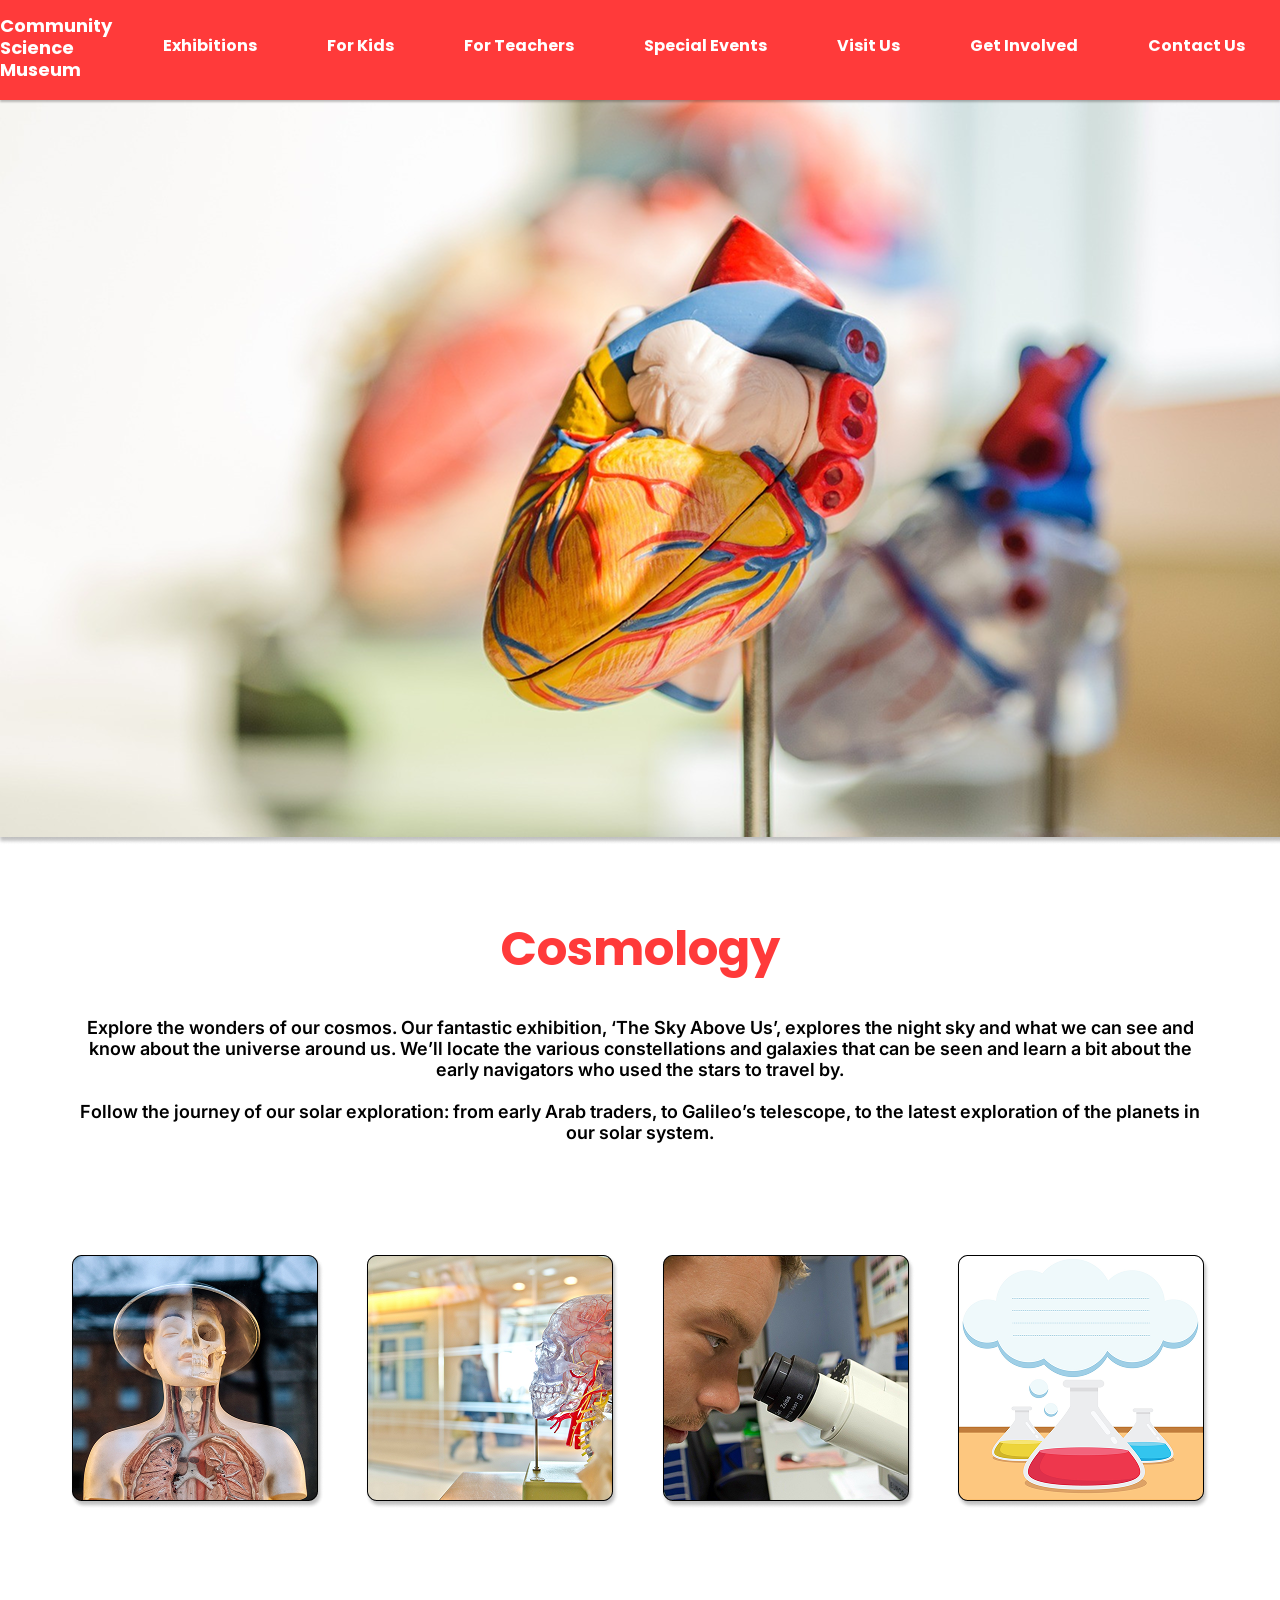
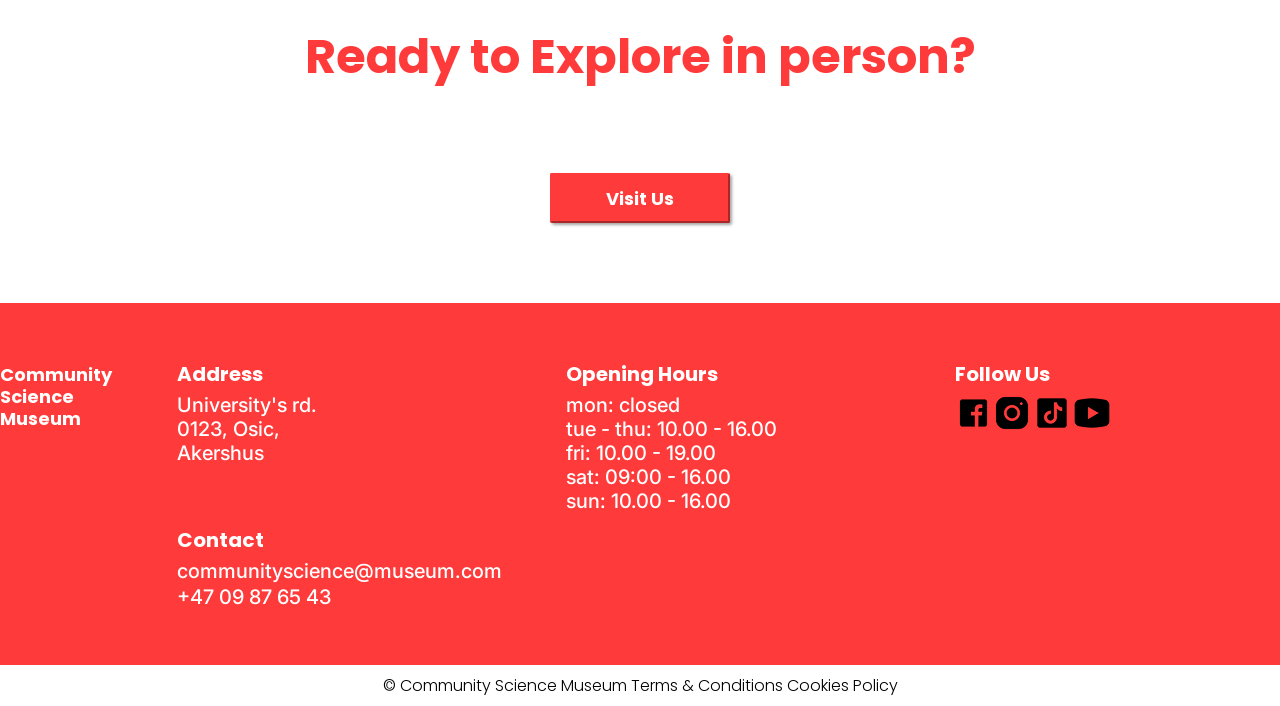
==== biology-medicine.html @ 8bbc63b7 "footer add footer for pages" ====
<!DOCTYPE html>
<html lang="en">
<head>
    <meta charset="UTF-8">
    <meta name="viewport" content="width=device-width, initial-scale=1.0">
    <title>Cosmology</title>
    <link rel="stylesheet" href="css/detail-layout-style.css">
</head>
<body>

    <!-- =========== Navigation ====================-->

    <header class="header">
        <nav>
            <div class="logo">
                <a href="index.html">
                    <h3>Community<br>Science<br>Museum</h3>
                </a>
            </div>

            <div class="main-nav">
                <ul>
                    <li><a href="exhibitions.html">Exhibitions</a></li>
                    <li><a href="kids.html">For Kids</a></li>
                    <li><a href="teachers.html">For Teachers</a></li>
                    <li><a href="special-event.html">Special Events</a></li>
                    <li><a href="visit-us.html">Visit Us</a></li>
                    <li><a href="get-involved.html">Get Involved</a></li>
                    <li><a href="contact.html">Contact Us</a></li>
                </ul>
            </div>
        </nav>
    </header>

    <!-- ===================== Content ============================= -->

    <main class="container">
        <img src="img/heart-2607178_1920 2.png" alt="biology of the heart">

        <h1>Cosmology</h1>
        <p>Explore the wonders of our cosmos. Our fantastic exhibition, ‘The Sky Above Us’, explores the night sky and what we can see and know about the universe around us. We’ll locate the various constellations and galaxies that can be seen and learn a bit about the early navigators who used the stars to travel by.
            
            <br> <br>

            Follow the journey of our solar exploration: from early Arab traders, to Galileo’s telescope, to the latest exploration of the planets in our solar system.</p>

        <div class="gallery">
            <img src="img/samuel-zeller-113381 1.png" alt="biology of  human body">
            <img src="img/jesse-orrico-60373 2.png" alt="biology of human brain">
            <img src="img/people-219985_1280 2.png" alt="a man using microscope">
            <img src="img/science-2799817 1.png" alt="animate image of experiment of chemistry">
        </div>

        <div class="cta">

            <h1>Ready to Explore in person?</h1>
            <button class="btn-1">Visit Us</button>
            
        </div>

        
    </main>

    <!-- ================== Footer =========================-->

	<footer>
		<div class="footer_container container">
			<div class="footer_content">
				<div class="footer_logo">
					<a href="index.html">
						<h3>Community<br>Science<br>Museum</h3>
					</a>

				</div>


				<div class="footer_data">
					<div>
						<h3 class="footer_title">Address</h3>
						<ul class="footer_links">
							<li>
								<p class="footer_link">
									University's rd.
									<br>
									0123, Osic,
									<br>
									Akershus
								</p>
							</li>
						</ul>
					</div>

					<div>
						<h3 class="footer_title">Opening Hours</h3>
						<ul class="footer_links">
							<li>
								<p class="footer_link">
									mon: closed
									<br>
									tue - thu: 10.00 - 16.00
									<br>
									fri: 10.00 - 19.00
									<br>
									sat: 09:00 - 16.00
									<br>
									sun: 10.00 - 16.00
								</p>
							</li>
						</ul>
					</div>

					<div>
						<h3 class="footer_title">Follow Us</h3>
						<ul class="footer_social">
							<li>
								<a href="#">
									<img src="img/Facebook.png" alt="Facebook Logo">
								</a>
							</li>
							<li>
								<a href="#">
									<img src="img/Instagram.png" alt="Instagram Logo">
								</a>
							</li>
							<li>
								<a href="#">
									<img src="img/TikTok.png" alt="Tiktok Logo">
								</a>
							</li>
							<li>
								<a href="#">
									<img src="img/YouTube.png" alt="YouTube Logo">
								</a>
							</li>
						</ul>
					</div>

					<div>
						<h3 class="footer_title">Contact</h3>
						<ul class="footer_links">
							<li>
								<a href="#" class="footer_link">communityscience@museum.com</a>
							</li>
							<li>
								<p class="footer_tlf">+47 09 87 65 43</p>
							</li>
						</ul>
					</div>
				</div>
			</div>
		</div>
		<div class="footer_copy">
			<span>
				&#169; Community Science Museum Terms & Conditions Cookies Policy
			</span>
		</div>
	</footer>

    
</body>
</html>
---- css/detail-layout-style.css ----
@import url("./variables.css");
@import url("./reset.css");
@import url("./nav.css");
@import url("./footer.css");

h1{
    text-align: center;
    color: var(--color-primary);
    font-size: var(--h1-font-size);
    font-family: var(--heading-font-family);
    margin-top: 4rem;
}

p{
    font-family: var(--body-font);
    font-size: var(--normal-font-size);
    text-align: center;
    font-weight: var(--font-semi-bold);
    width: 1145px;
    margin: 2rem auto;
}

.gallery{
    max-width: 1140px;
    display: flex;
    justify-content: space-between;
    margin: 7rem auto;
}

.info_card{
    max-width: 1140px;
    border: 1px solid black;
    box-shadow: 2px 2px 2px rgba(0, 0, 0, 0.25);
    border-radius: 10px;
    margin: 5rem auto;
    padding: 30px;
}

.info_card h2{
    font-family: var(--heading-font-family);
    font-size: var(--h2-font-size);
    color: var(--color-primary);
    text-align: center;
}

.info_card p{
    text-align: start;
    font-weight: var(--font-regular);
}



/* for detail pages for different exhibitions */

.cta button{
    display: flex;
    justify-content: center;
    align-items: center;
    margin: 5rem auto;
}
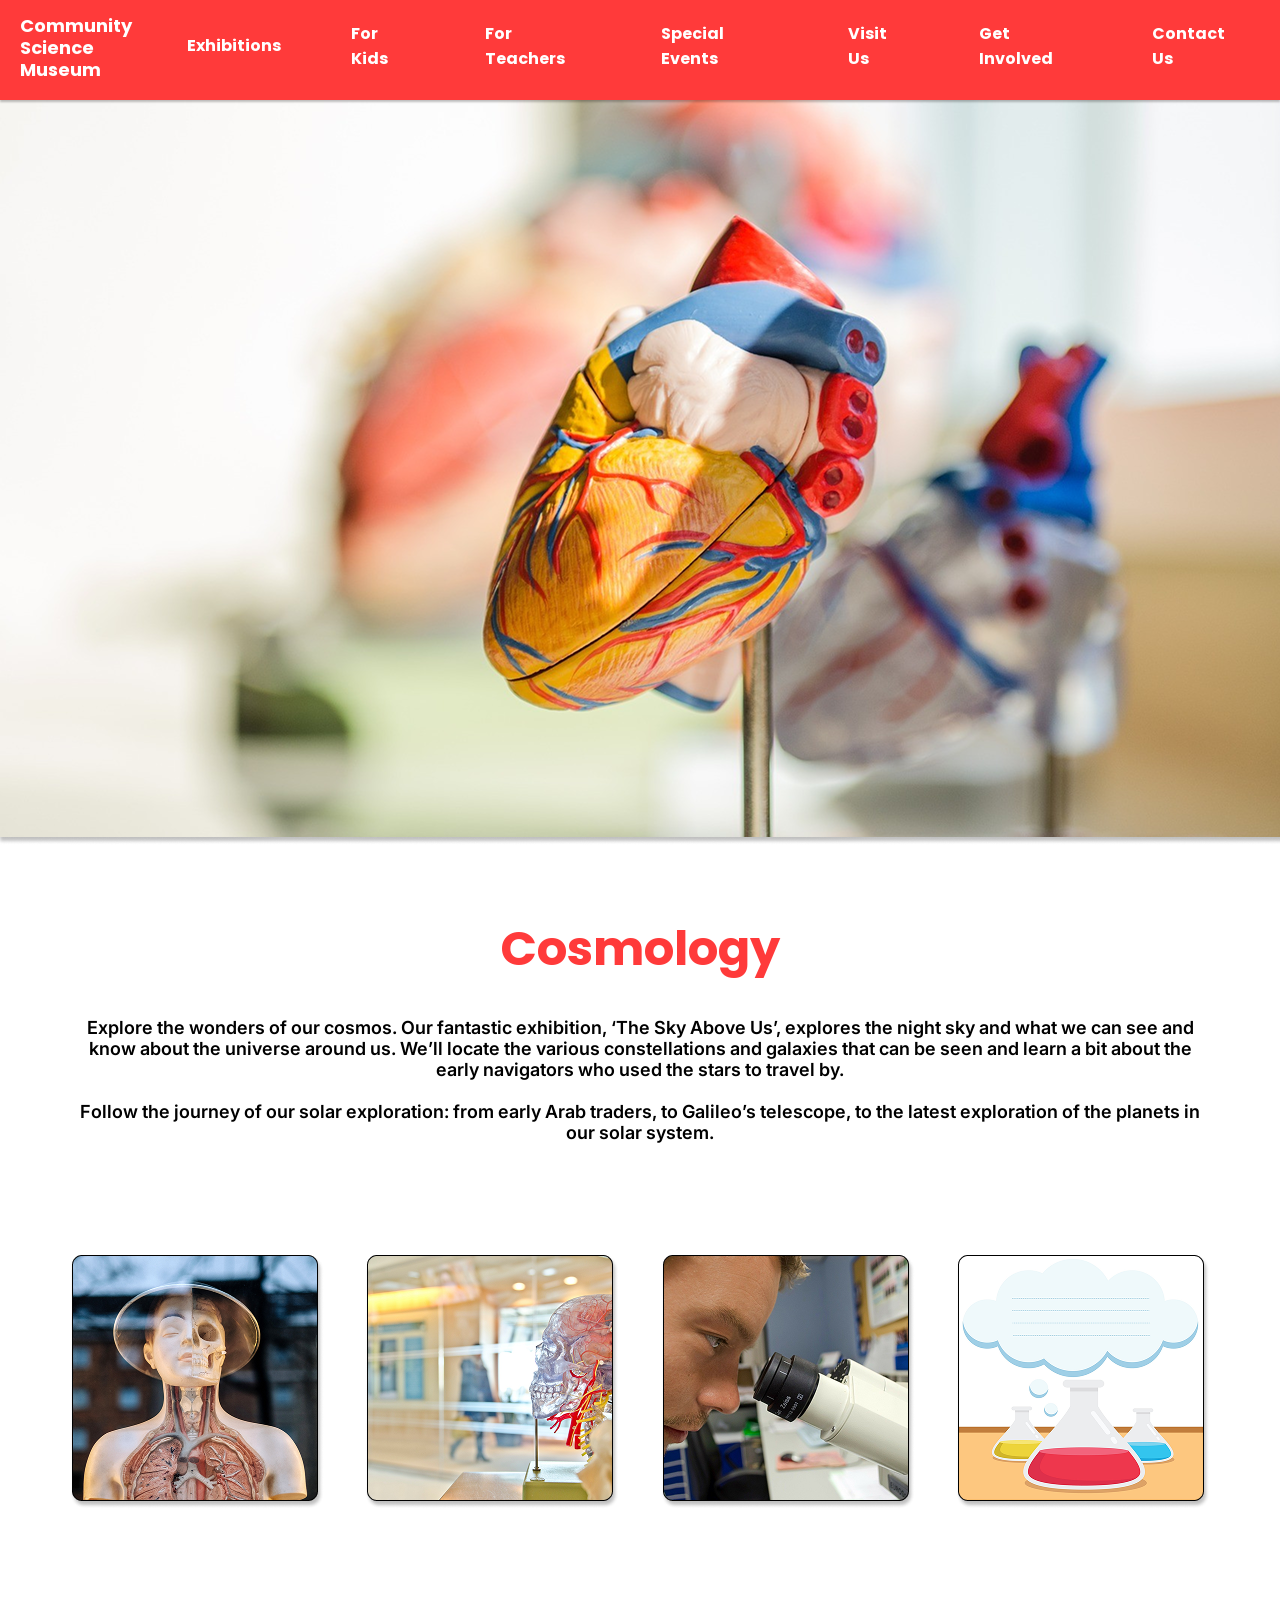
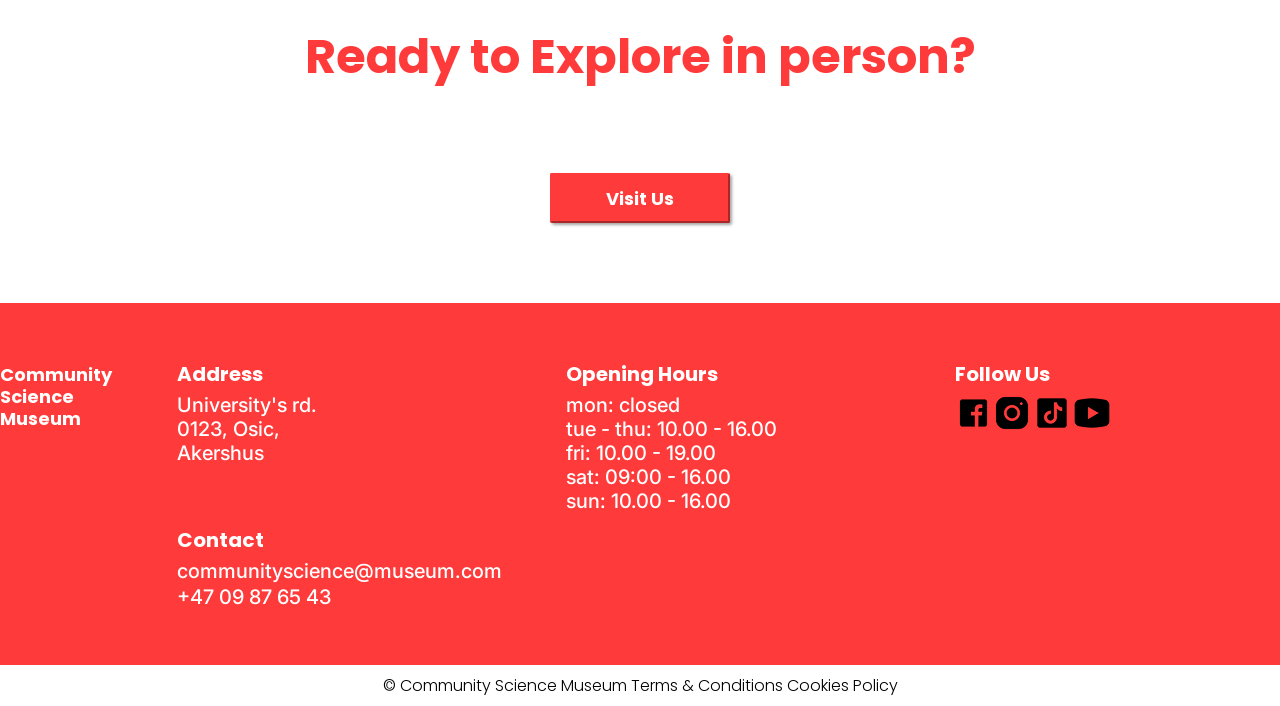
==== commit 7198bea0: "responsive nav bar created responsive navigation bar" ====
--- a/biology-medicine.html
+++ b/biology-medicine.html
@@ -29,6 +29,7 @@
                     <li><a href="contact.html">Contact Us</a></li>
                 </ul>
             </div>
+			<img src="img/mdi_hamburger-menu.png" alt="Responsive hamburger menu" class="menu-hamburger">
         </nav>
     </header>
 
@@ -156,6 +157,17 @@
 		</div>
 	</footer>
 
+	<!-- ====================== Script for Responsive nav bar ======================= -->
+
+	<script>
+                const menuHamburger = document.querySelector(".menu-hamburger")
+                const navLinks = document.querySelector(".main-nav")
+        
+                menuHamburger.addEventListener('click',()=>{
+                navLinks.classList.toggle('mobile-menu')
+                })
+    </script>
+
     
 </body>
 </html>
--- a/css/detail-layout-style.css
+++ b/css/detail-layout-style.css
@@ -46,6 +46,7 @@
 .info_card p{
     text-align: start;
     font-weight: var(--font-regular);
+    padding:  2rem 0;
 }
 
 
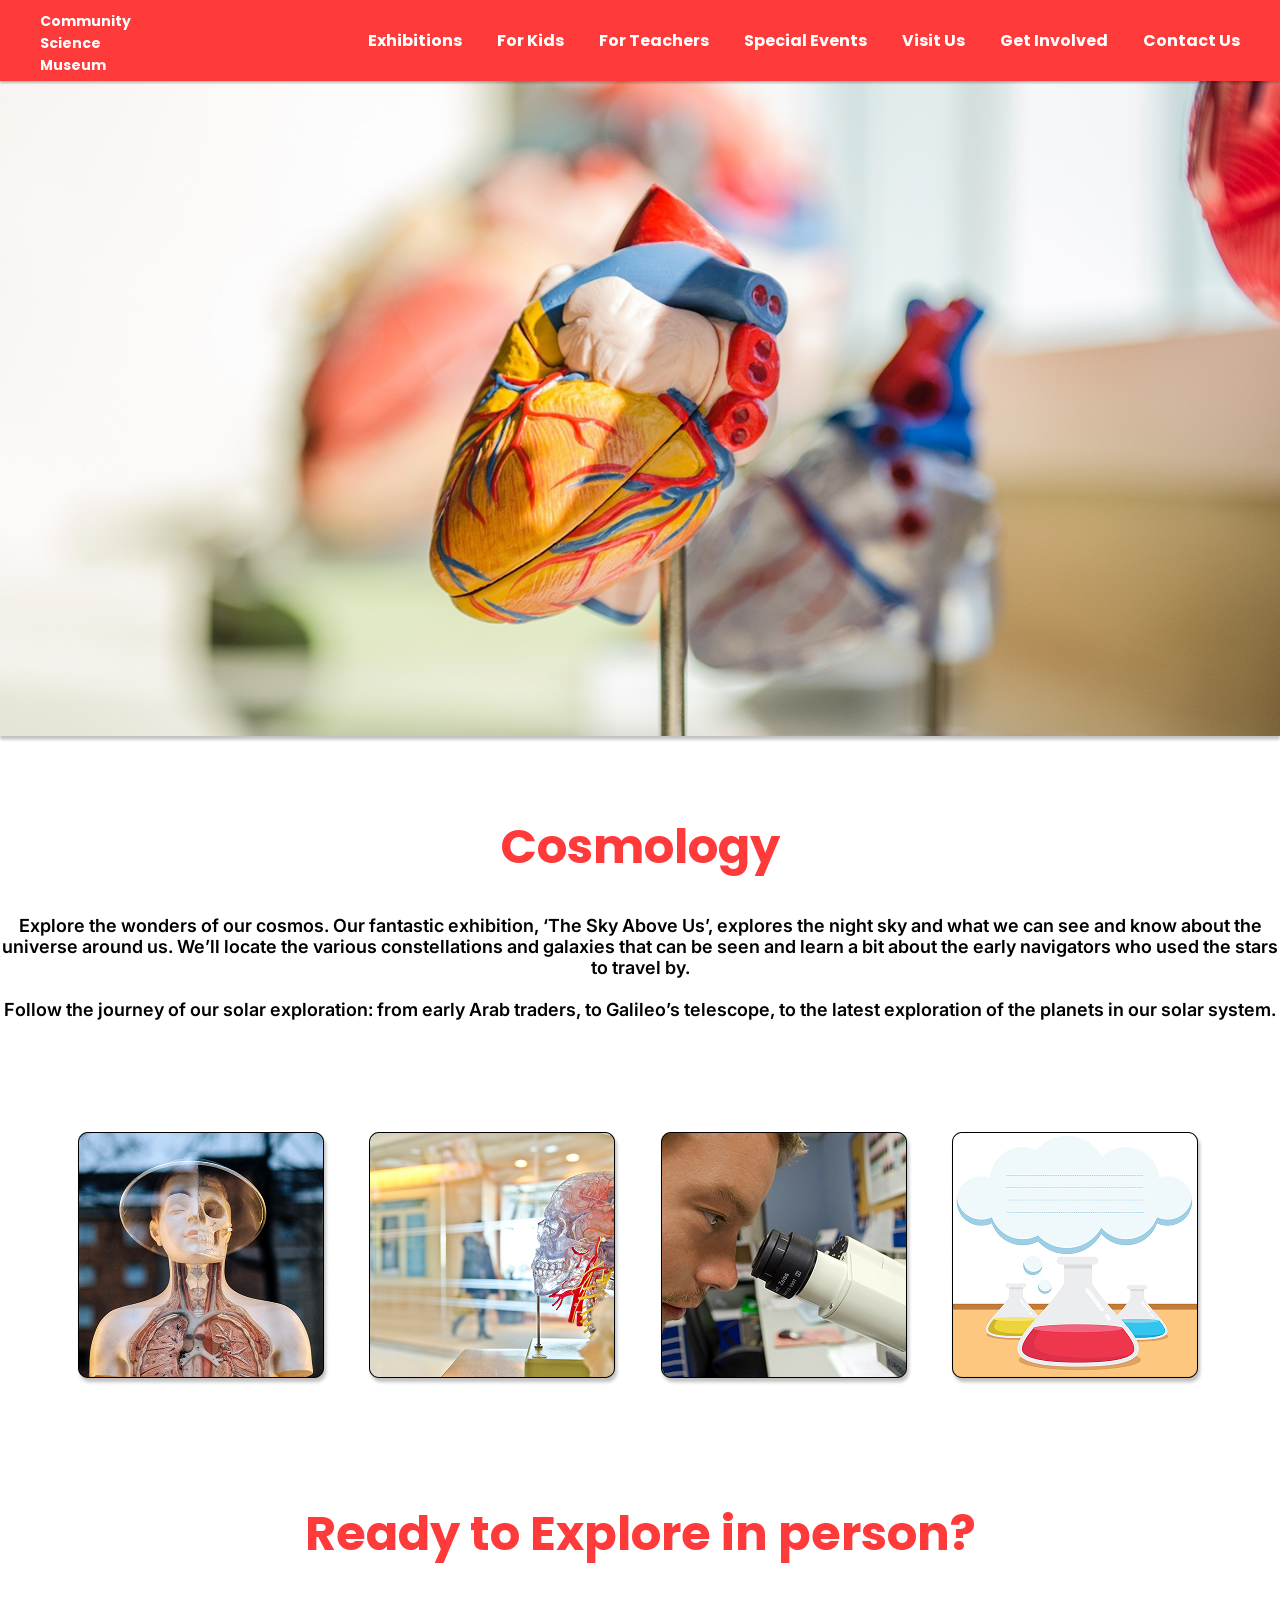
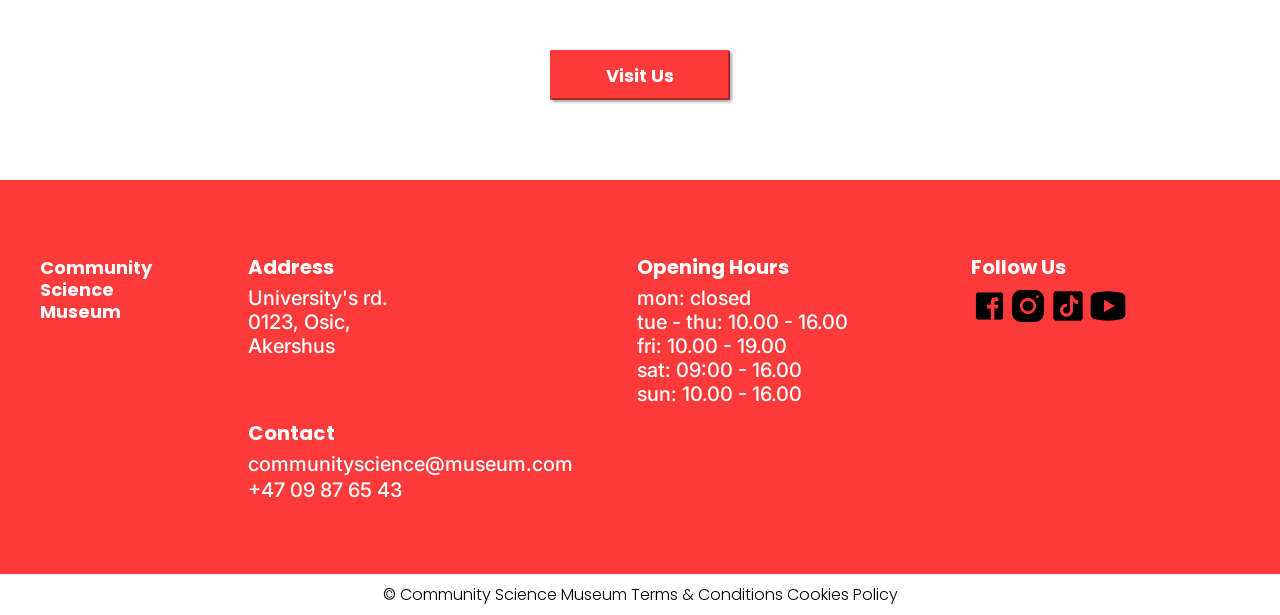
==== commit cd98d71f: "responsive Update responsive website" ====
--- a/biology-medicine.html
+++ b/biology-medicine.html
@@ -1,68 +1,77 @@
 <!DOCTYPE html>
 <html lang="en">
+
 <head>
-    <meta charset="UTF-8">
-    <meta name="viewport" content="width=device-width, initial-scale=1.0">
-    <title>Cosmology</title>
-    <link rel="stylesheet" href="css/detail-layout-style.css">
+	<meta charset="UTF-8">
+	<meta name="viewport" content="width=device-width, initial-scale=1.0">
+	<title>Cosmology</title>
+	<link rel="stylesheet" href="css/detail-layout-style.css">
 </head>
+
 <body>
 
-    <!-- =========== Navigation ====================-->
+	<!-- =========== Navigation ====================-->
 
-    <header class="header">
-        <nav>
-            <div class="logo">
-                <a href="index.html">
-                    <h3>Community<br>Science<br>Museum</h3>
-                </a>
-            </div>
+	<header class="header">
+		<nav>
+			<div class="logo">
+				<a href="index.html">
+					<h3>Community<br>Science<br>Museum</h3>
+				</a>
+			</div>
 
-            <div class="main-nav">
-                <ul>
-                    <li><a href="exhibitions.html">Exhibitions</a></li>
-                    <li><a href="kids.html">For Kids</a></li>
-                    <li><a href="teachers.html">For Teachers</a></li>
-                    <li><a href="special-event.html">Special Events</a></li>
-                    <li><a href="visit-us.html">Visit Us</a></li>
-                    <li><a href="get-involved.html">Get Involved</a></li>
-                    <li><a href="contact.html">Contact Us</a></li>
-                </ul>
-            </div>
+			<div class="main-nav">
+				<ul>
+					<li><a href="exhibitions.html">Exhibitions</a></li>
+					<li><a href="kids.html">For Kids</a></li>
+					<li><a href="teachers.html">For Teachers</a></li>
+					<li><a href="special-event.html">Special Events</a></li>
+					<li><a href="visit-us.html">Visit Us</a></li>
+					<li><a href="get-involved.html">Get Involved</a></li>
+					<li><a href="contact.html">Contact Us</a></li>
+				</ul>
+			</div>
 			<img src="img/mdi_hamburger-menu.png" alt="Responsive hamburger menu" class="menu-hamburger">
-        </nav>
-    </header>
+		</nav>
+	</header>
 
-    <!-- ===================== Content ============================= -->
+	<!-- ===================== Content ============================= -->
 
-    <main class="container">
-        <img src="img/heart-2607178_1920 2.png" alt="biology of the heart">
+	<main class="container">
+		<div class="img-head">
+			<img src="img/heart-2607178_1920 2.png" alt="biology of the heart">
+		</div>
+		
 
-        <h1>Cosmology</h1>
-        <p>Explore the wonders of our cosmos. Our fantastic exhibition, ‘The Sky Above Us’, explores the night sky and what we can see and know about the universe around us. We’ll locate the various constellations and galaxies that can be seen and learn a bit about the early navigators who used the stars to travel by.
-            
-            <br> <br>
+		<h1>Cosmology</h1>
+		<p>Explore the wonders of our cosmos. Our fantastic exhibition, ‘The Sky Above Us’, explores the night sky and what
+			we can see and know about the universe around us. We’ll locate the various constellations and galaxies that can be
+			seen and learn a bit about the early navigators who used the stars to travel by.
 
-            Follow the journey of our solar exploration: from early Arab traders, to Galileo’s telescope, to the latest exploration of the planets in our solar system.</p>
+			<br> <br>
 
-        <div class="gallery">
-            <img src="img/samuel-zeller-113381 1.png" alt="biology of  human body">
-            <img src="img/jesse-orrico-60373 2.png" alt="biology of human brain">
-            <img src="img/people-219985_1280 2.png" alt="a man using microscope">
-            <img src="img/science-2799817 1.png" alt="animate image of experiment of chemistry">
-        </div>
+			Follow the journey of our solar exploration: from early Arab traders, to Galileo’s telescope, to the latest
+			exploration of the planets in our solar system.
+		</p>
 
-        <div class="cta">
+		<div class="gallery">
+			<img src="img/samuel-zeller-113381 1.png" alt="biology of  human body">
+			<img src="img/jesse-orrico-60373 2.png" alt="biology of human brain">
+			<img src="img/people-219985_1280 2.png" alt="a man using microscope">
+			<img src="img/science-2799817 1.png" alt="animate image of experiment of chemistry">
+		</div>
 
-            <h1>Ready to Explore in person?</h1>
-            <button class="btn-1">Visit Us</button>
-            
-        </div>
+		<div class="cta">
 
-        
-    </main>
+			<h1>Ready to Explore in person?</h1>
+			<button class="btn-1">Visit Us</button>
 
-    <!-- ================== Footer =========================-->
+		</div>
+
+
+	</main>
+
+	<!-- ================== Footer =========================-->
 
 	<footer>
 		<div class="footer_container container">
@@ -160,14 +169,15 @@
 	<!-- ====================== Script for Responsive nav bar ======================= -->
 
 	<script>
-                const menuHamburger = document.querySelector(".menu-hamburger")
-                const navLinks = document.querySelector(".main-nav")
-        
-                menuHamburger.addEventListener('click',()=>{
-                navLinks.classList.toggle('mobile-menu')
-                })
-    </script>
+		const menuHamburger = document.querySelector(".menu-hamburger")
+		const navLinks = document.querySelector(".main-nav")
 
-    
+		menuHamburger.addEventListener('click', () => {
+			navLinks.classList.toggle('mobile-menu')
+		})
+	</script>
+
+
 </body>
+
 </html>
--- a/css/detail-layout-style.css
+++ b/css/detail-layout-style.css
@@ -3,59 +3,119 @@
 @import url("./nav.css");
 @import url("./footer.css");
 
-h1{
-    text-align: center;
-    color: var(--color-primary);
-    font-size: var(--h1-font-size);
-    font-family: var(--heading-font-family);
-    margin-top: 4rem;
+h1 {
+  text-align: center;
+  color: var(--color-primary);
+  font-size: var(--h1-font-size);
+  font-family: var(--heading-font-family);
+  margin-top: 4rem;
 }
 
-p{
-    font-family: var(--body-font);
-    font-size: var(--normal-font-size);
-    text-align: center;
-    font-weight: var(--font-semi-bold);
-    width: 1145px;
-    margin: 2rem auto;
+p {
+  font-family: var(--body-font);
+  font-size: var(--normal-font-size);
+  text-align: center;
+  font-weight: var(--font-semi-bold);
+  margin: 2rem auto;
 }
 
-.gallery{
-    max-width: 1140px;
-    display: flex;
-    justify-content: space-between;
-    margin: 7rem auto;
+.gallery {
+  max-width: 1140px;
+  display: flex;
+  justify-content: space-between;
+  margin: 7rem auto;
+  gap: 2rem;
 }
 
-.info_card{
-    max-width: 1140px;
-    border: 1px solid black;
-    box-shadow: 2px 2px 2px rgba(0, 0, 0, 0.25);
-    border-radius: 10px;
-    margin: 5rem auto;
-    padding: 30px;
+.info_card {
+  max-width: 1140px;
+  border: 1px solid black;
+  box-shadow: 2px 2px 2px rgba(0, 0, 0, 0.25);
+  border-radius: 10px;
+  margin: 5rem auto;
+  padding: 30px;
 }
 
-.info_card h2{
-    font-family: var(--heading-font-family);
-    font-size: var(--h2-font-size);
-    color: var(--color-primary);
-    text-align: center;
+.info_card h2 {
+  font-family: var(--heading-font-family);
+  font-size: var(--h2-font-size);
+  color: var(--color-primary);
+  text-align: center;
 }
 
-.info_card p{
-    text-align: start;
-    font-weight: var(--font-regular);
-    padding:  2rem 0;
+.info_card p {
+  text-align: start;
+  font-weight: var(--font-regular);
+  padding: 2rem 0;
 }
-
-
 
 /* for detail pages for different exhibitions */
 
-.cta button{
-    display: flex;
+.cta button {
+  display: flex;
+  justify-content: center;
+  align-items: center;
+  margin: 5rem auto;
+}
+
+@media screen and (max-width: 1440px) { 
+  .img-head img {
+    width: 100%;
+  }
+  .p-head {
+    padding: 0 3rem;
+    
+  }
+  
+  .gallery {
+    flex-wrap: wrap;
+    justify-content: space-evenly;
+    row-gap: 2rem;
+  }
+
+  .container_info_card {
+    padding: 0 2.5rem;
+    text-align: left;
+  }
+
+  .footer_content {
+    padding: 1rem 2.5rem;
+  }
+}
+
+@media screen and (max-width: 480px) { 
+  .p-head, .container_info_card {
+    padding: 0 2.5rem;
+    text-align: left;
+  }
+  .container h1 {
+    font-size: 24px;
+    margin-top: 2rem;
+  } 
+  .container p {
+    font-size: 13px;
+  }
+  .container h1,
+  .info_card h2 {
+    font-size: 24px;
+    margin-top: 2rem;
+    margin: 0;
+  }
+  .gallery {
+    gap: 1rem;
+    margin: 2rem 0;
+    padding: 0 2rem;
+  }
+  .gallery img {
+    max-width: 45%;
+  }
+  .bottom-right-btn {
     justify-content: center;
-    align-items: center;
-    margin: 5rem auto;
-}
+  }
+  .cta button {
+    margin: 2rem auto;
+  }
+  .footer_content {
+    padding: 1rem;
+  }
+}
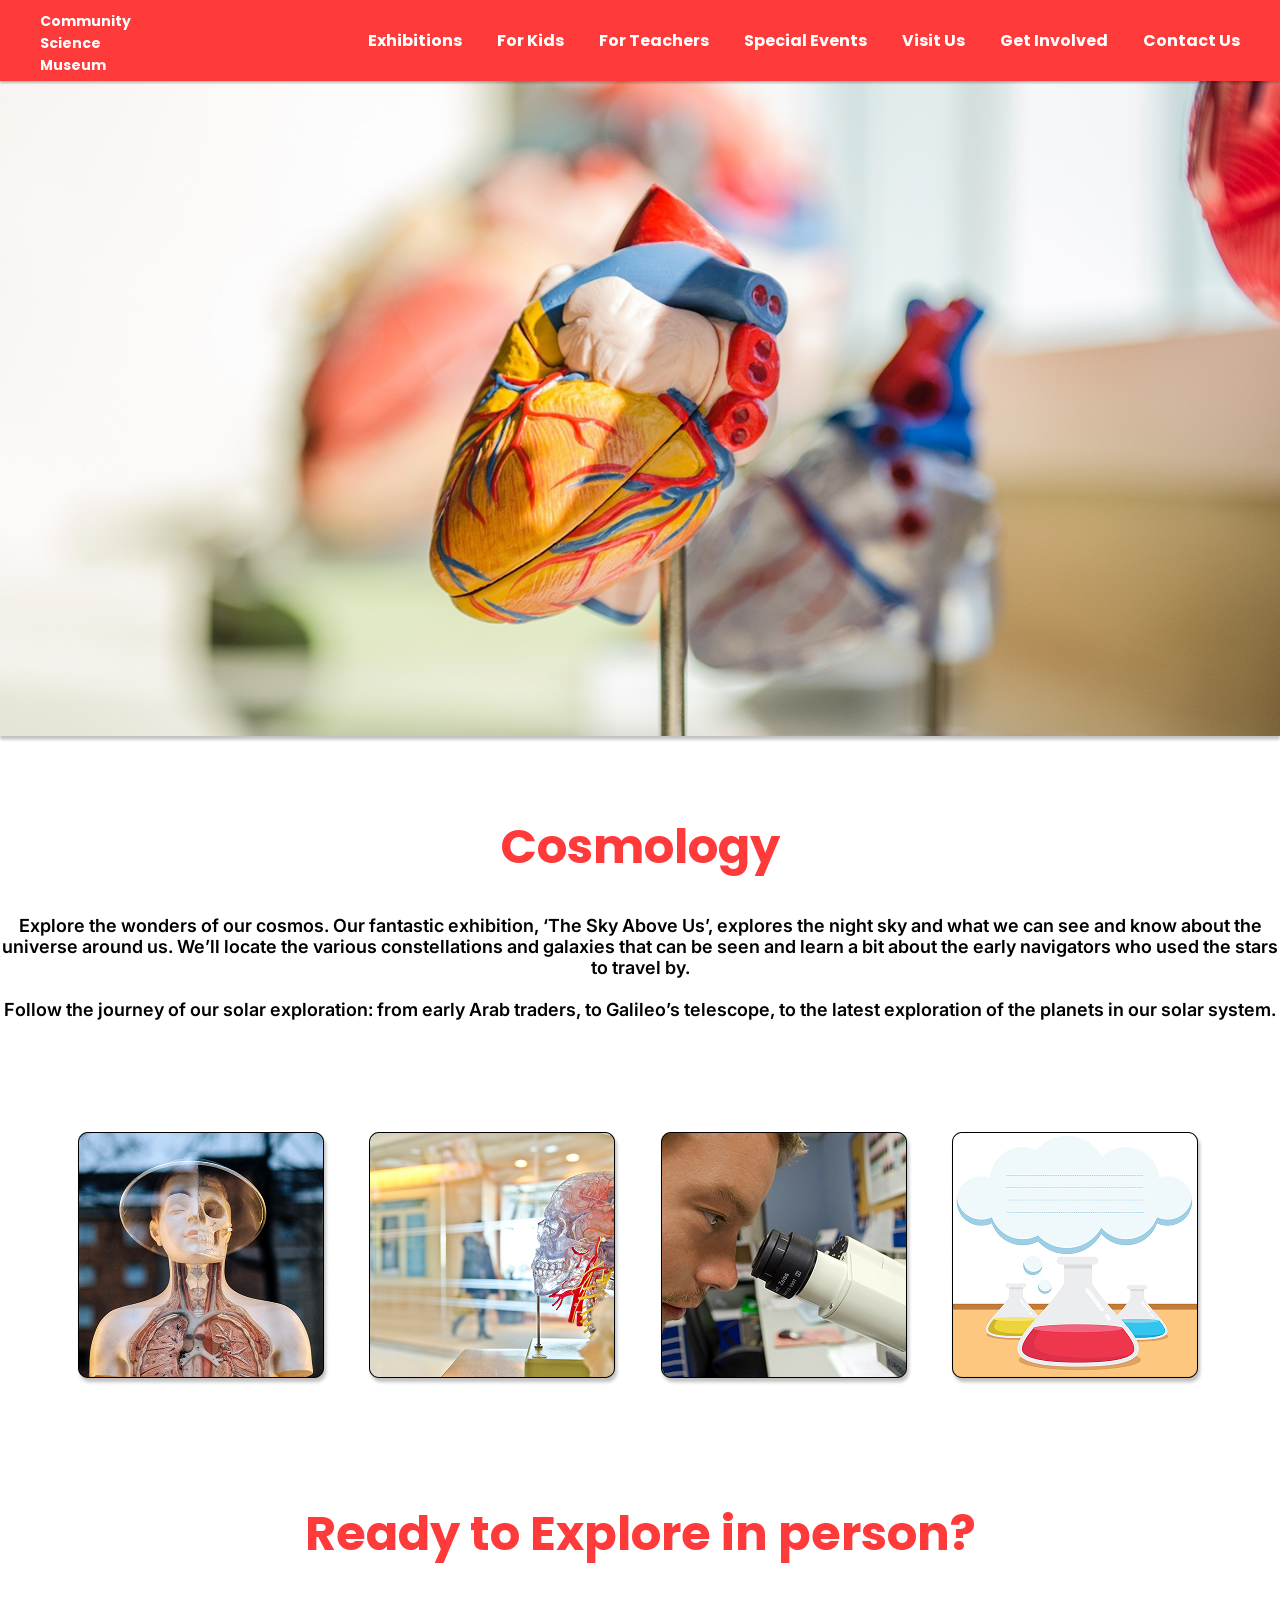
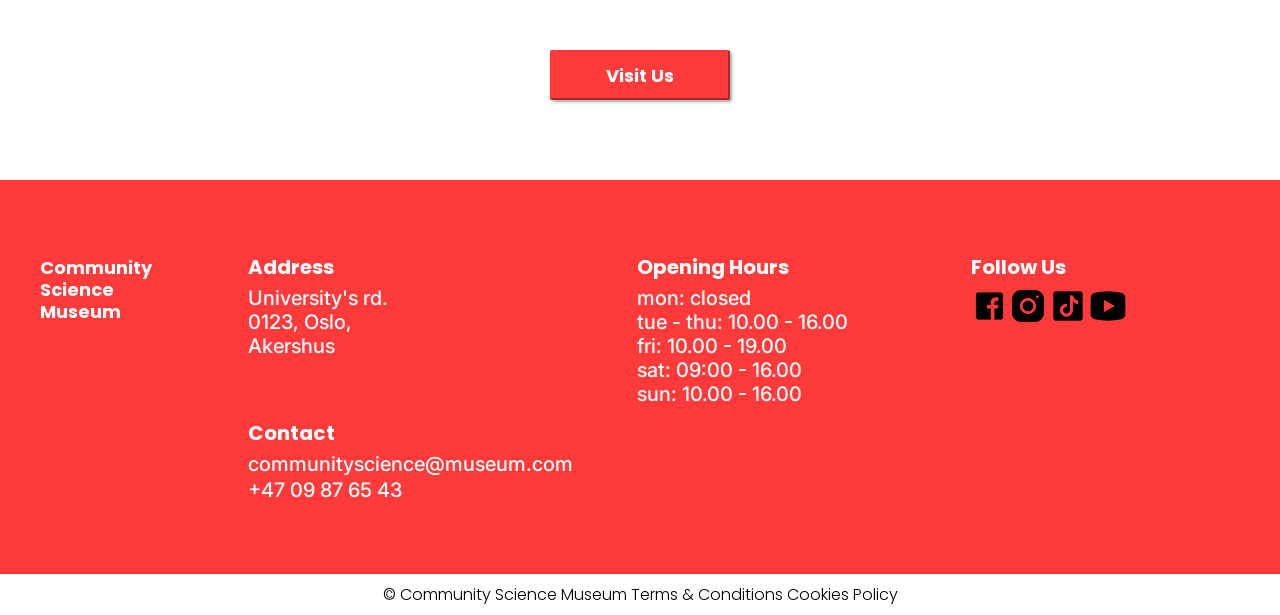
==== commit 6164c990: "comingsoon add coming soon page for upcoming page" ====
--- a/biology-medicine.html
+++ b/biology-medicine.html
@@ -6,6 +6,8 @@
 	<meta name="viewport" content="width=device-width, initial-scale=1.0">
 	<title>Cosmology</title>
 	<link rel="stylesheet" href="css/detail-layout-style.css">
+	<meta name="description" content="Explore the wonders of biology and medicine. Learn how the human body works, discover groundbreaking medical innovations, and experience life science through interactive exhibits.">
+	<meta name="keywords" content="biology, medicine, human body, life science, anatomy, health, medical innovations, science exhibits, community science museum">
 </head>
 
 <body>
@@ -39,7 +41,7 @@
 
 	<main class="container">
 		<div class="img-head">
-			<img src="img/heart-2607178_1920 2.png" alt="biology of the heart">
+			<img src="img/heart-2607178_1920-2.png" alt="biology of the heart">
 		</div>
 		
 
@@ -55,16 +57,16 @@
 		</p>
 
 		<div class="gallery">
-			<img src="img/samuel-zeller-113381 1.png" alt="biology of  human body">
-			<img src="img/jesse-orrico-60373 2.png" alt="biology of human brain">
-			<img src="img/people-219985_1280 2.png" alt="a man using microscope">
-			<img src="img/science-2799817 1.png" alt="animate image of experiment of chemistry">
+			<img src="img/samuel-zeller-113381-1.png" alt="biology of  human body">
+			<img src="img/jesse-orrico-60373-2.png" alt="biology of human brain">
+			<img src="img/people-219985_1280-2.png" alt="a man using microscope">
+			<img src="img/science-2799817-1.png" alt="animate image of experiment of chemistry">
 		</div>
 
 		<div class="cta">
 
 			<h1>Ready to Explore in person?</h1>
-			<button class="btn-1">Visit Us</button>
+			<button class="btn-1" onclick="location.href='visit-us.html'">Visit Us</button>
 
 		</div>
 
@@ -92,7 +94,7 @@
 								<p class="footer_link">
 									University's rd.
 									<br>
-									0123, Osic,
+									0123, Oslo,
 									<br>
 									Akershus
 								</p>
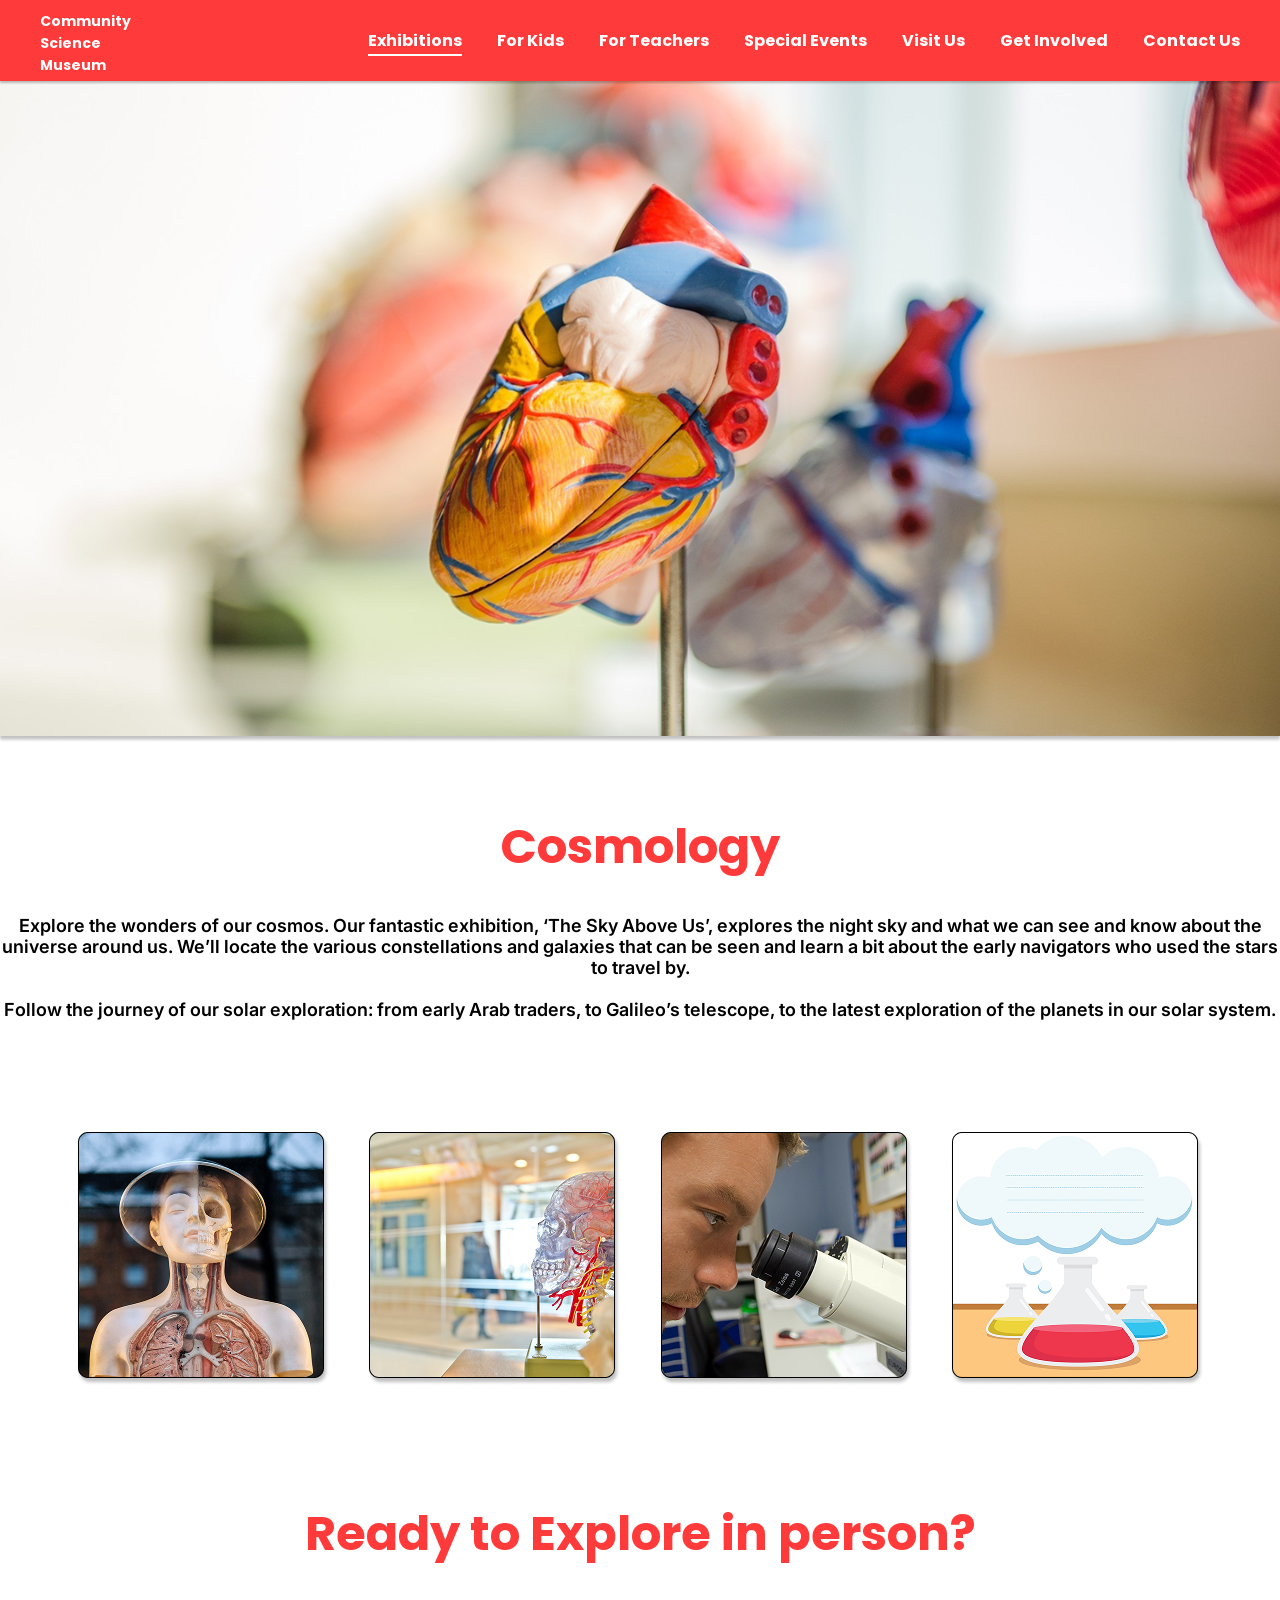
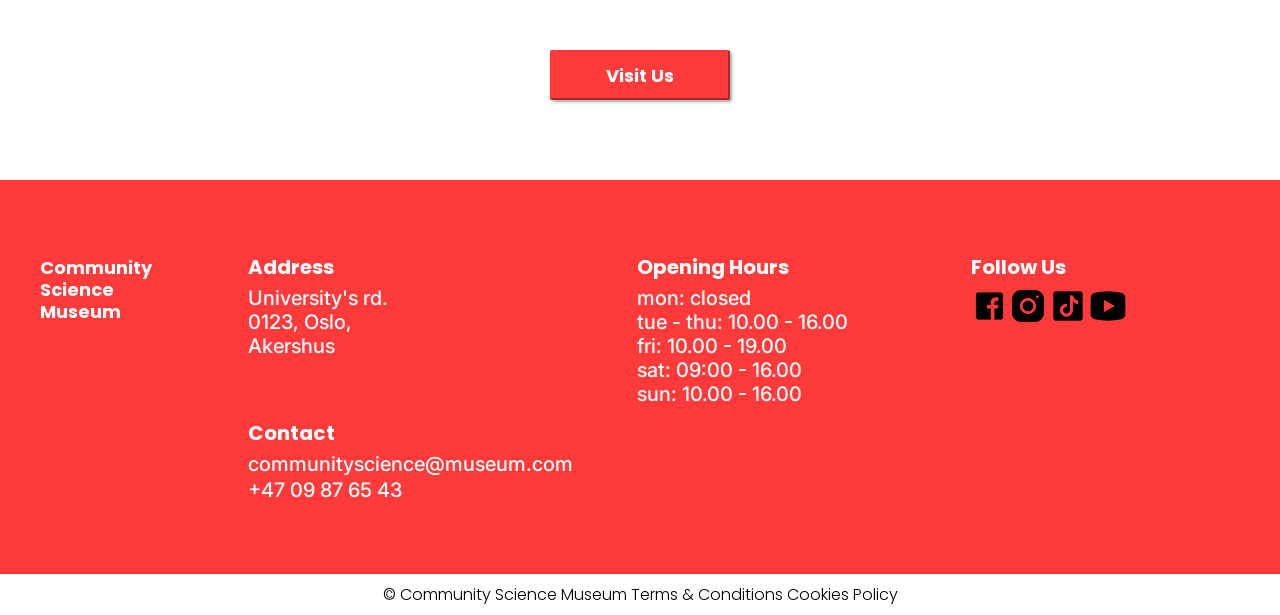
==== commit 80798e1b: "active nav" ====
--- a/biology-medicine.html
+++ b/biology-medicine.html
@@ -1,185 +1,202 @@
-<!DOCTYPE html>
+<!doctype html>
 <html lang="en">
-
-<head>
-	<meta charset="UTF-8">
-	<meta name="viewport" content="width=device-width, initial-scale=1.0">
-	<title>Cosmology</title>
-	<link rel="stylesheet" href="css/detail-layout-style.css">
-	<meta name="description" content="Explore the wonders of biology and medicine. Learn how the human body works, discover groundbreaking medical innovations, and experience life science through interactive exhibits.">
-	<meta name="keywords" content="biology, medicine, human body, life science, anatomy, health, medical innovations, science exhibits, community science museum">
-</head>
-
-<body>
-
-	<!-- =========== Navigation ====================-->
-
-	<header class="header">
-		<nav>
-			<div class="logo">
-				<a href="index.html">
-					<h3>Community<br>Science<br>Museum</h3>
-				</a>
-			</div>
-
-			<div class="main-nav">
-				<ul>
-					<li><a href="exhibitions.html">Exhibitions</a></li>
-					<li><a href="kids.html">For Kids</a></li>
-					<li><a href="teachers.html">For Teachers</a></li>
-					<li><a href="special-event.html">Special Events</a></li>
-					<li><a href="visit-us.html">Visit Us</a></li>
-					<li><a href="get-involved.html">Get Involved</a></li>
-					<li><a href="contact.html">Contact Us</a></li>
-				</ul>
-			</div>
-			<img src="img/mdi_hamburger-menu.png" alt="Responsive hamburger menu" class="menu-hamburger">
-		</nav>
-	</header>
-
-	<!-- ===================== Content ============================= -->
-
-	<main class="container">
-		<div class="img-head">
-			<img src="img/heart-2607178_1920-2.png" alt="biology of the heart">
-		</div>
-		
-
-		<h1>Cosmology</h1>
-		<p>Explore the wonders of our cosmos. Our fantastic exhibition, ‘The Sky Above Us’, explores the night sky and what
-			we can see and know about the universe around us. We’ll locate the various constellations and galaxies that can be
-			seen and learn a bit about the early navigators who used the stars to travel by.
-
-			<br> <br>
-
-			Follow the journey of our solar exploration: from early Arab traders, to Galileo’s telescope, to the latest
-			exploration of the planets in our solar system.
-		</p>
-
-		<div class="gallery">
-			<img src="img/samuel-zeller-113381-1.png" alt="biology of  human body">
-			<img src="img/jesse-orrico-60373-2.png" alt="biology of human brain">
-			<img src="img/people-219985_1280-2.png" alt="a man using microscope">
-			<img src="img/science-2799817-1.png" alt="animate image of experiment of chemistry">
-		</div>
-
-		<div class="cta">
-
-			<h1>Ready to Explore in person?</h1>
-			<button class="btn-1" onclick="location.href='visit-us.html'">Visit Us</button>
-
-		</div>
-
-
-	</main>
-
-	<!-- ================== Footer =========================-->
-
-	<footer>
-		<div class="footer_container container">
-			<div class="footer_content">
-				<div class="footer_logo">
-					<a href="index.html">
-						<h3>Community<br>Science<br>Museum</h3>
-					</a>
-
-				</div>
-
-
-				<div class="footer_data">
-					<div>
-						<h3 class="footer_title">Address</h3>
-						<ul class="footer_links">
-							<li>
-								<p class="footer_link">
-									University's rd.
-									<br>
-									0123, Oslo,
-									<br>
-									Akershus
-								</p>
-							</li>
-						</ul>
-					</div>
-
-					<div>
-						<h3 class="footer_title">Opening Hours</h3>
-						<ul class="footer_links">
-							<li>
-								<p class="footer_link">
-									mon: closed
-									<br>
-									tue - thu: 10.00 - 16.00
-									<br>
-									fri: 10.00 - 19.00
-									<br>
-									sat: 09:00 - 16.00
-									<br>
-									sun: 10.00 - 16.00
-								</p>
-							</li>
-						</ul>
-					</div>
-
-					<div>
-						<h3 class="footer_title">Follow Us</h3>
-						<ul class="footer_social">
-							<li>
-								<a href="#">
-									<img src="img/Facebook.png" alt="Facebook Logo">
-								</a>
-							</li>
-							<li>
-								<a href="#">
-									<img src="img/Instagram.png" alt="Instagram Logo">
-								</a>
-							</li>
-							<li>
-								<a href="#">
-									<img src="img/TikTok.png" alt="Tiktok Logo">
-								</a>
-							</li>
-							<li>
-								<a href="#">
-									<img src="img/YouTube.png" alt="YouTube Logo">
-								</a>
-							</li>
-						</ul>
-					</div>
-
-					<div>
-						<h3 class="footer_title">Contact</h3>
-						<ul class="footer_links">
-							<li>
-								<a href="#" class="footer_link">communityscience@museum.com</a>
-							</li>
-							<li>
-								<p class="footer_tlf">+47 09 87 65 43</p>
-							</li>
-						</ul>
-					</div>
-				</div>
-			</div>
-		</div>
-		<div class="footer_copy">
-			<span>
-				&#169; Community Science Museum Terms & Conditions Cookies Policy
-			</span>
-		</div>
-	</footer>
-
-	<!-- ====================== Script for Responsive nav bar ======================= -->
-
-	<script>
-		const menuHamburger = document.querySelector(".menu-hamburger")
-		const navLinks = document.querySelector(".main-nav")
-
-		menuHamburger.addEventListener('click', () => {
-			navLinks.classList.toggle('mobile-menu')
-		})
-	</script>
-
-
-</body>
-
-</html>+  <head>
+    <meta charset="UTF-8" />
+    <meta name="viewport" content="width=device-width, initial-scale=1.0" />
+    <title>Cosmology</title>
+    <link rel="stylesheet" href="css/detail-layout-style.css" />
+    <meta
+      name="description"
+      content="Explore the wonders of biology and medicine. Learn how the human body works, discover groundbreaking medical innovations, and experience life science through interactive exhibits."
+    />
+    <meta
+      name="keywords"
+      content="biology, medicine, human body, life science, anatomy, health, medical innovations, science exhibits, community science museum"
+    />
+  </head>
+
+  <body>
+    <!-- =========== Navigation ====================-->
+
+    <header class="header">
+      <nav>
+        <div class="logo">
+          <a href="index.html">
+            <h3>Community<br />Science<br />Museum</h3>
+          </a>
+        </div>
+
+        <div class="main-nav">
+          <ul>
+            <li>
+              <a href="exhibitions.html" class="active" aria-current="page"
+                >Exhibitions</a
+              >
+            </li>
+            <li><a href="kids.html">For Kids</a></li>
+            <li><a href="teachers.html">For Teachers</a></li>
+            <li><a href="special-event.html">Special Events</a></li>
+            <li><a href="visit-us.html">Visit Us</a></li>
+            <li><a href="get-involved.html">Get Involved</a></li>
+            <li><a href="contact.html">Contact Us</a></li>
+          </ul>
+        </div>
+        <img
+          src="img/mdi_hamburger-menu.png"
+          alt="Responsive hamburger menu"
+          class="menu-hamburger"
+        />
+      </nav>
+    </header>
+
+    <!-- ===================== Content ============================= -->
+
+    <main class="container">
+      <div class="img-head">
+        <img src="img/heart-2607178_1920-2.png" alt="biology of the heart" />
+      </div>
+
+      <h1>Cosmology</h1>
+      <p>
+        Explore the wonders of our cosmos. Our fantastic exhibition, ‘The Sky
+        Above Us’, explores the night sky and what we can see and know about the
+        universe around us. We’ll locate the various constellations and galaxies
+        that can be seen and learn a bit about the early navigators who used the
+        stars to travel by.
+
+        <br />
+        <br />
+
+        Follow the journey of our solar exploration: from early Arab traders, to
+        Galileo’s telescope, to the latest exploration of the planets in our
+        solar system.
+      </p>
+
+      <div class="gallery">
+        <img
+          src="img/samuel-zeller-113381-1.png"
+          alt="biology of  human body"
+        />
+        <img src="img/jesse-orrico-60373-2.png" alt="biology of human brain" />
+        <img src="img/people-219985_1280-2.png" alt="a man using microscope" />
+        <img
+          src="img/science-2799817-1.png"
+          alt="animate image of experiment of chemistry"
+        />
+      </div>
+
+      <div class="cta">
+        <h1>Ready to Explore in person?</h1>
+        <button class="btn-1" onclick="location.href = 'visit-us.html'">
+          Visit Us
+        </button>
+      </div>
+    </main>
+
+    <!-- ================== Footer =========================-->
+
+    <footer>
+      <div class="footer_container container">
+        <div class="footer_content">
+          <div class="footer_logo">
+            <a href="index.html">
+              <h3>Community<br />Science<br />Museum</h3>
+            </a>
+          </div>
+
+          <div class="footer_data">
+            <div>
+              <h3 class="footer_title">Address</h3>
+              <ul class="footer_links">
+                <li>
+                  <p class="footer_link">
+                    University's rd.
+                    <br />
+                    0123, Oslo,
+                    <br />
+                    Akershus
+                  </p>
+                </li>
+              </ul>
+            </div>
+
+            <div>
+              <h3 class="footer_title">Opening Hours</h3>
+              <ul class="footer_links">
+                <li>
+                  <p class="footer_link">
+                    mon: closed
+                    <br />
+                    tue - thu: 10.00 - 16.00
+                    <br />
+                    fri: 10.00 - 19.00
+                    <br />
+                    sat: 09:00 - 16.00
+                    <br />
+                    sun: 10.00 - 16.00
+                  </p>
+                </li>
+              </ul>
+            </div>
+
+            <div>
+              <h3 class="footer_title">Follow Us</h3>
+              <ul class="footer_social">
+                <li>
+                  <a href="#">
+                    <img src="img/Facebook.png" alt="Facebook Logo" />
+                  </a>
+                </li>
+                <li>
+                  <a href="#">
+                    <img src="img/Instagram.png" alt="Instagram Logo" />
+                  </a>
+                </li>
+                <li>
+                  <a href="#">
+                    <img src="img/TikTok.png" alt="Tiktok Logo" />
+                  </a>
+                </li>
+                <li>
+                  <a href="#">
+                    <img src="img/YouTube.png" alt="YouTube Logo" />
+                  </a>
+                </li>
+              </ul>
+            </div>
+
+            <div>
+              <h3 class="footer_title">Contact</h3>
+              <ul class="footer_links">
+                <li>
+                  <a href="#" class="footer_link"
+                    >communityscience@museum.com</a
+                  >
+                </li>
+                <li>
+                  <p class="footer_tlf">+47 09 87 65 43</p>
+                </li>
+              </ul>
+            </div>
+          </div>
+        </div>
+      </div>
+      <div class="footer_copy">
+        <span>
+          &#169; Community Science Museum Terms & Conditions Cookies Policy
+        </span>
+      </div>
+    </footer>
+
+    <!-- ====================== Script for Responsive nav bar ======================= -->
+
+    <script>
+      const menuHamburger = document.querySelector(".menu-hamburger");
+      const navLinks = document.querySelector(".main-nav");
+
+      menuHamburger.addEventListener("click", () => {
+        navLinks.classList.toggle("mobile-menu");
+      });
+    </script>
+  </body>
+</html>
